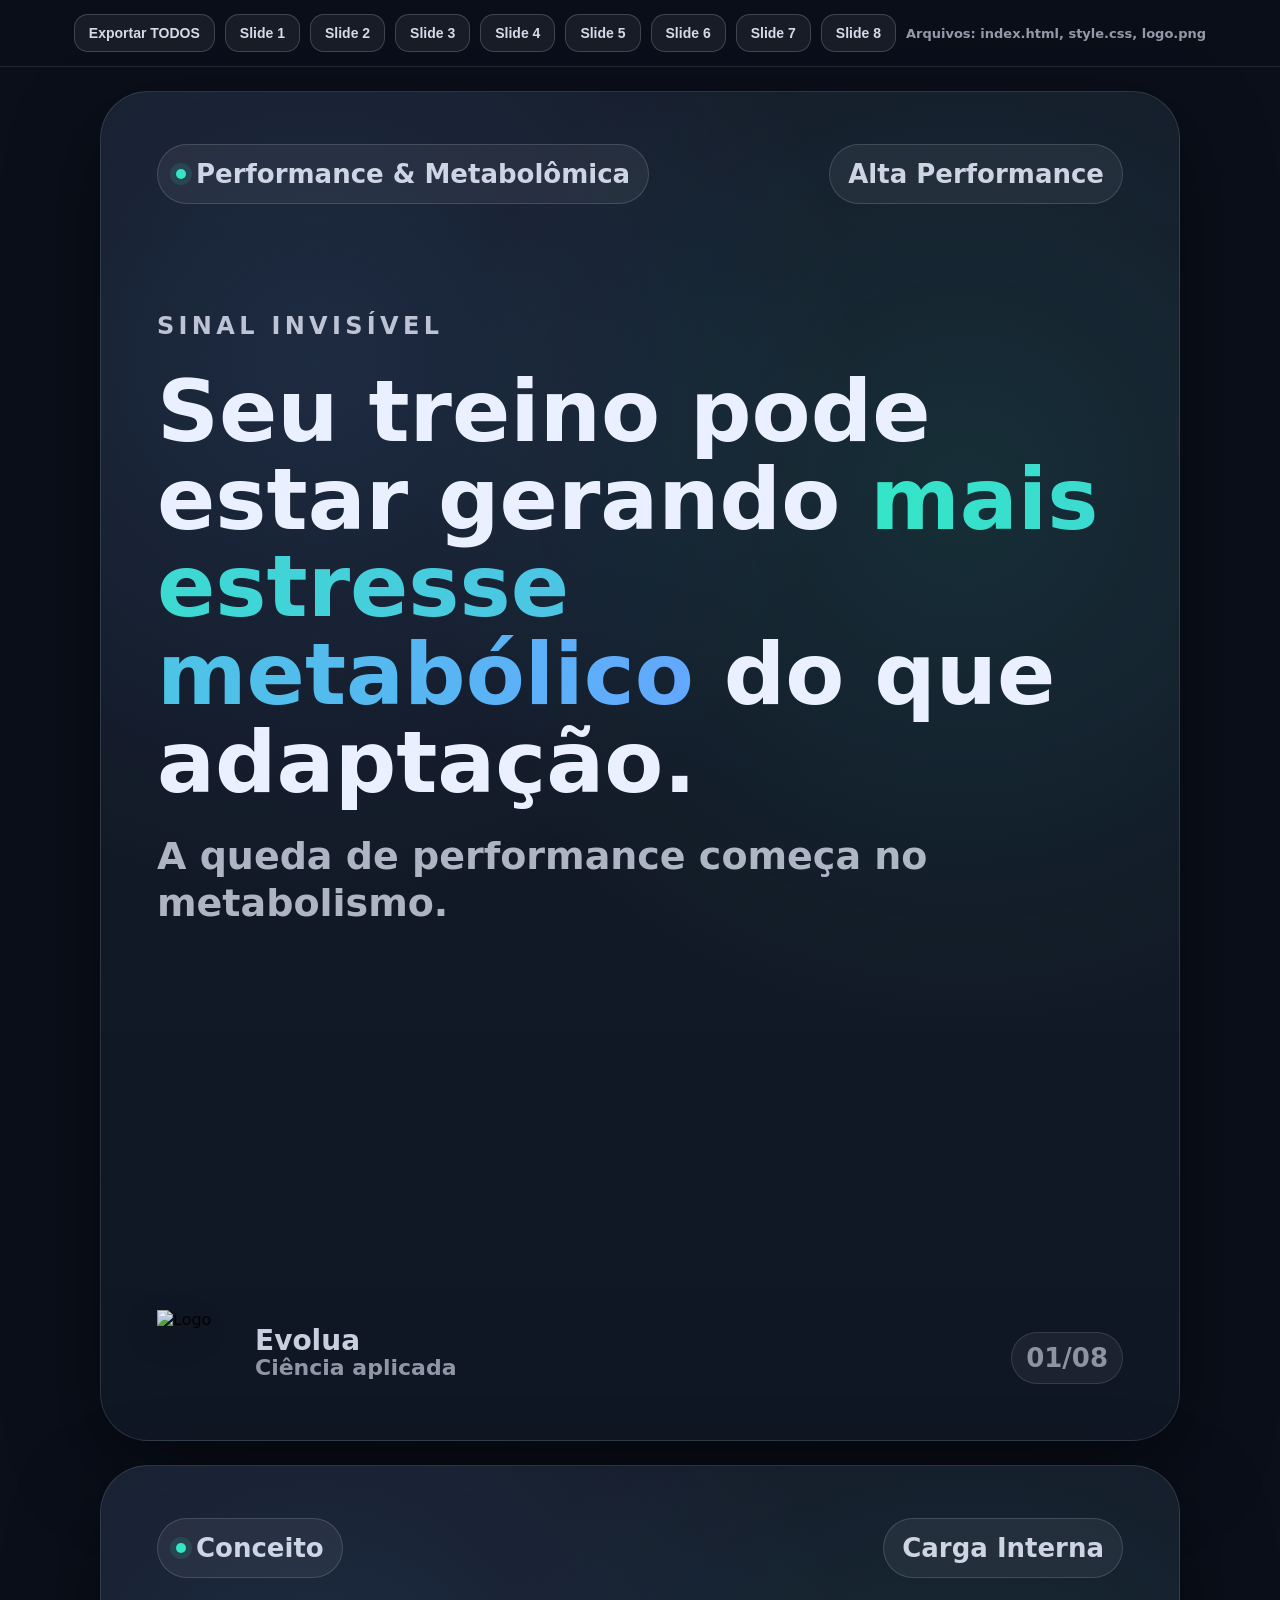
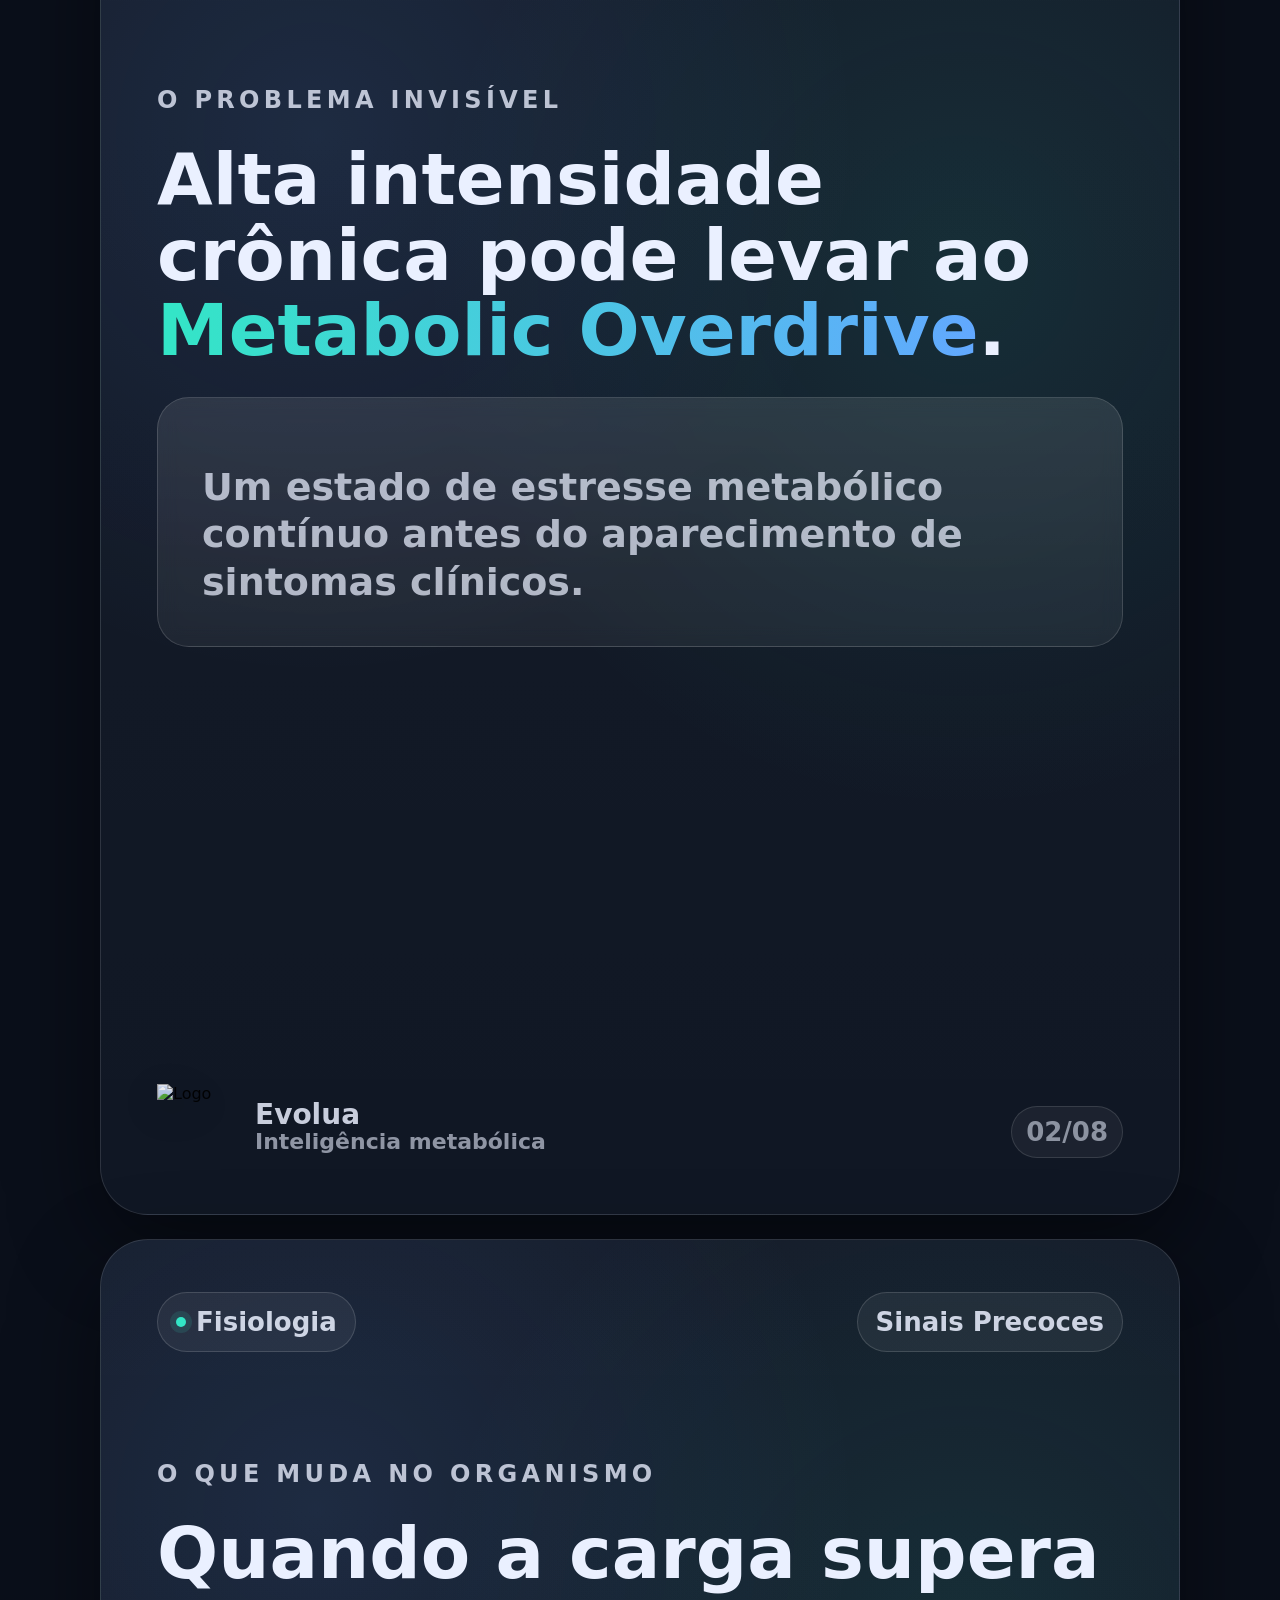
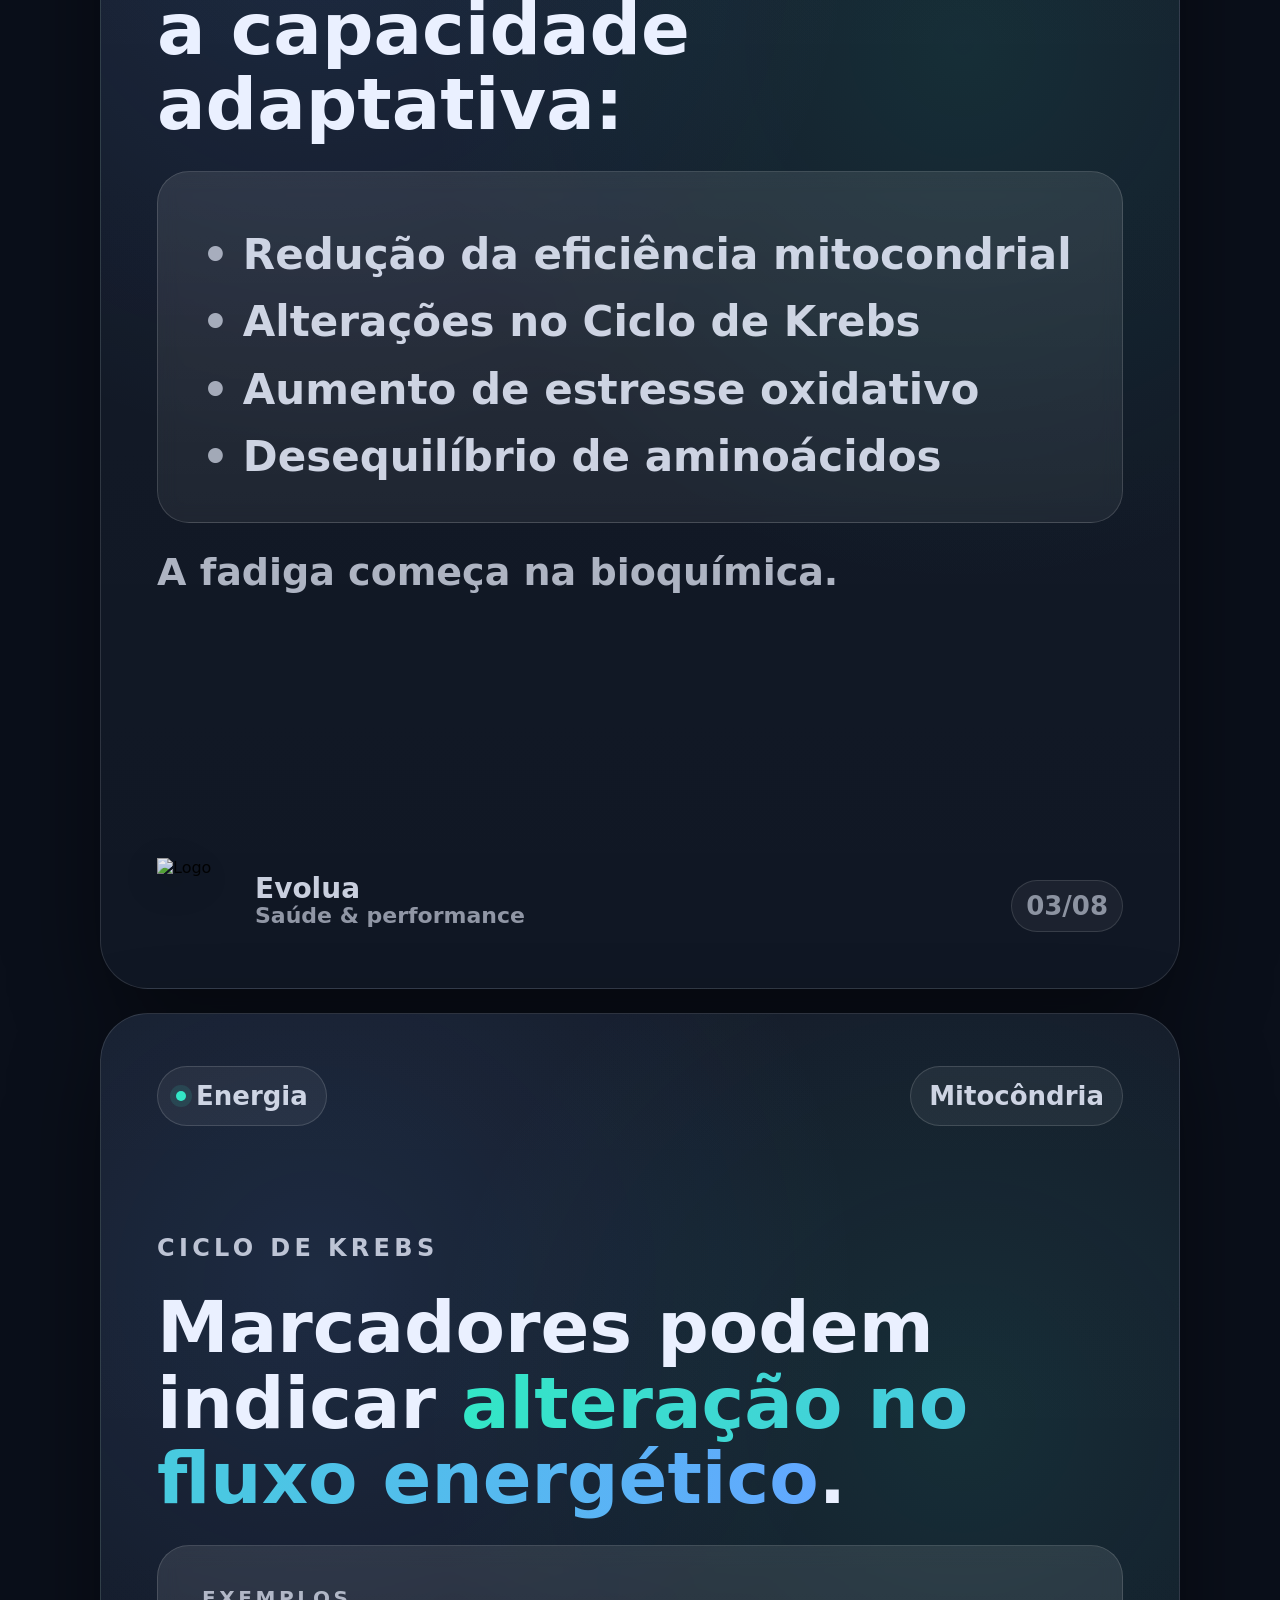
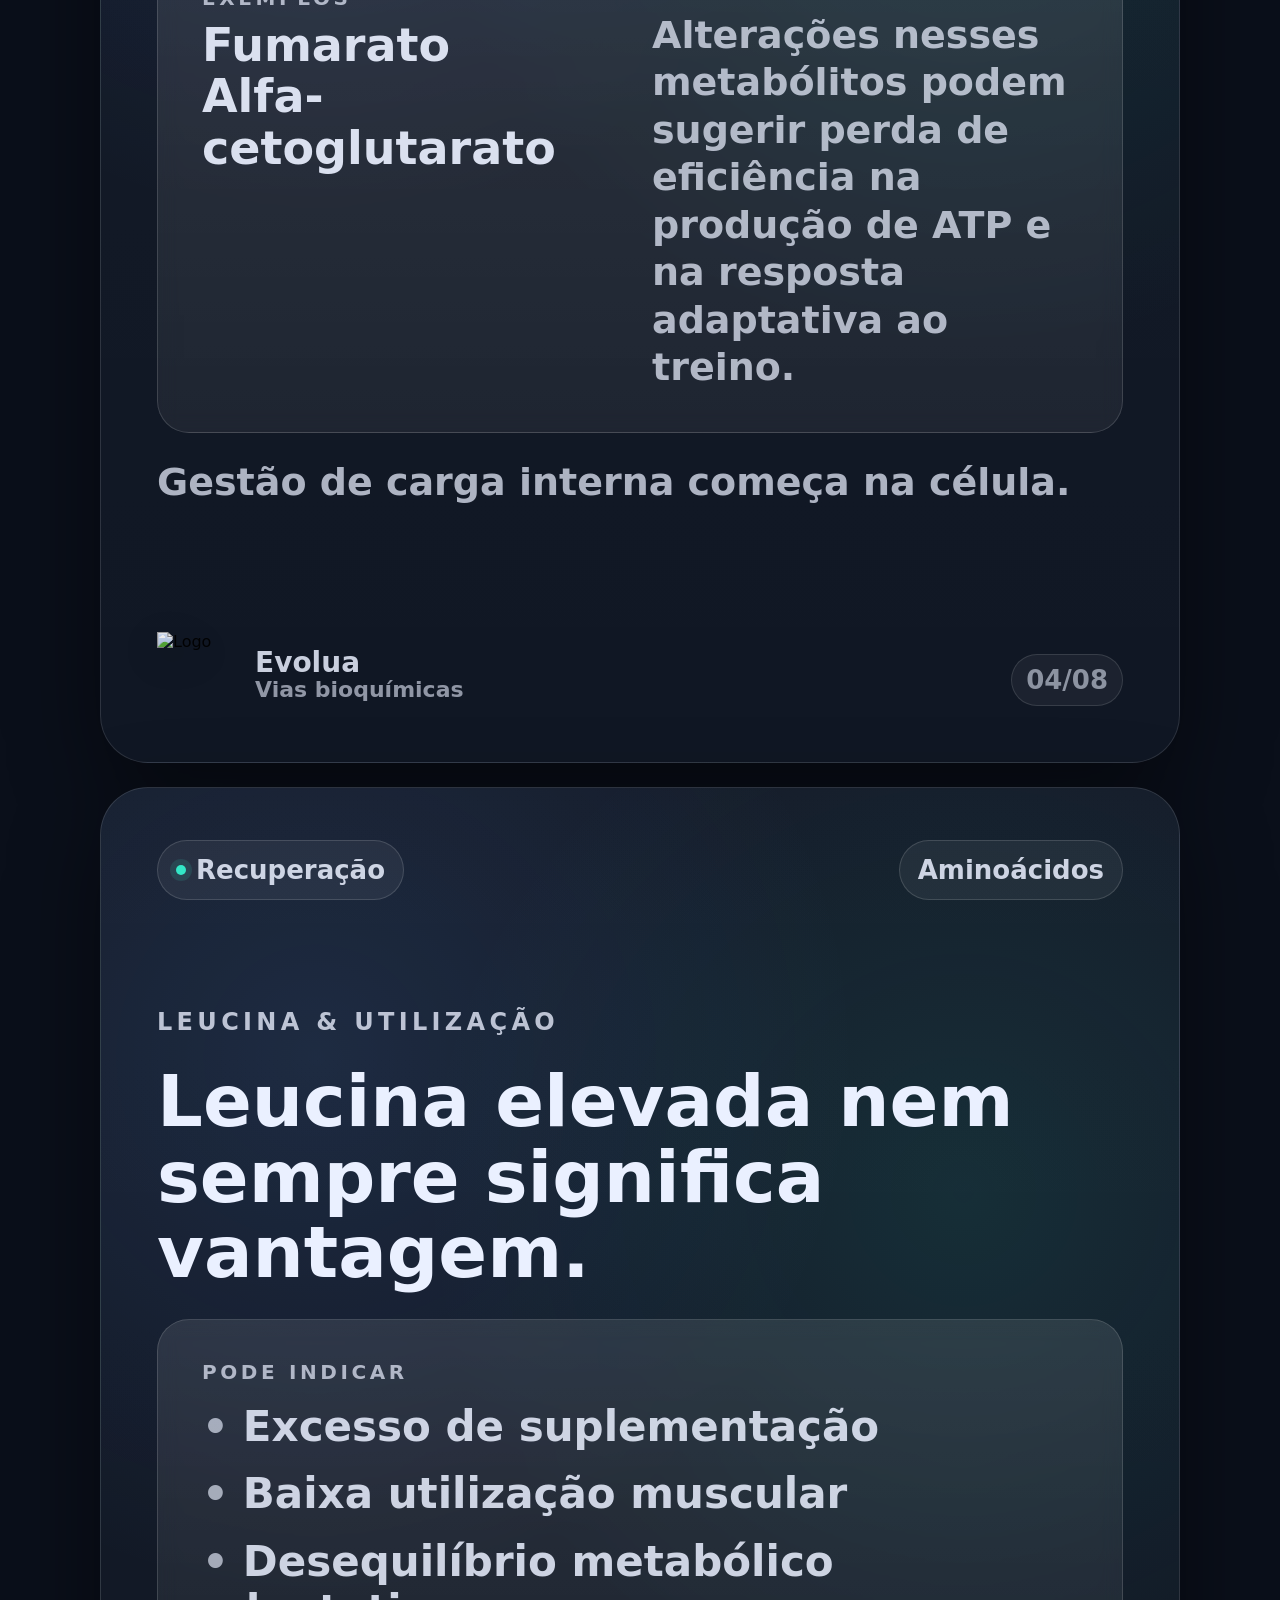
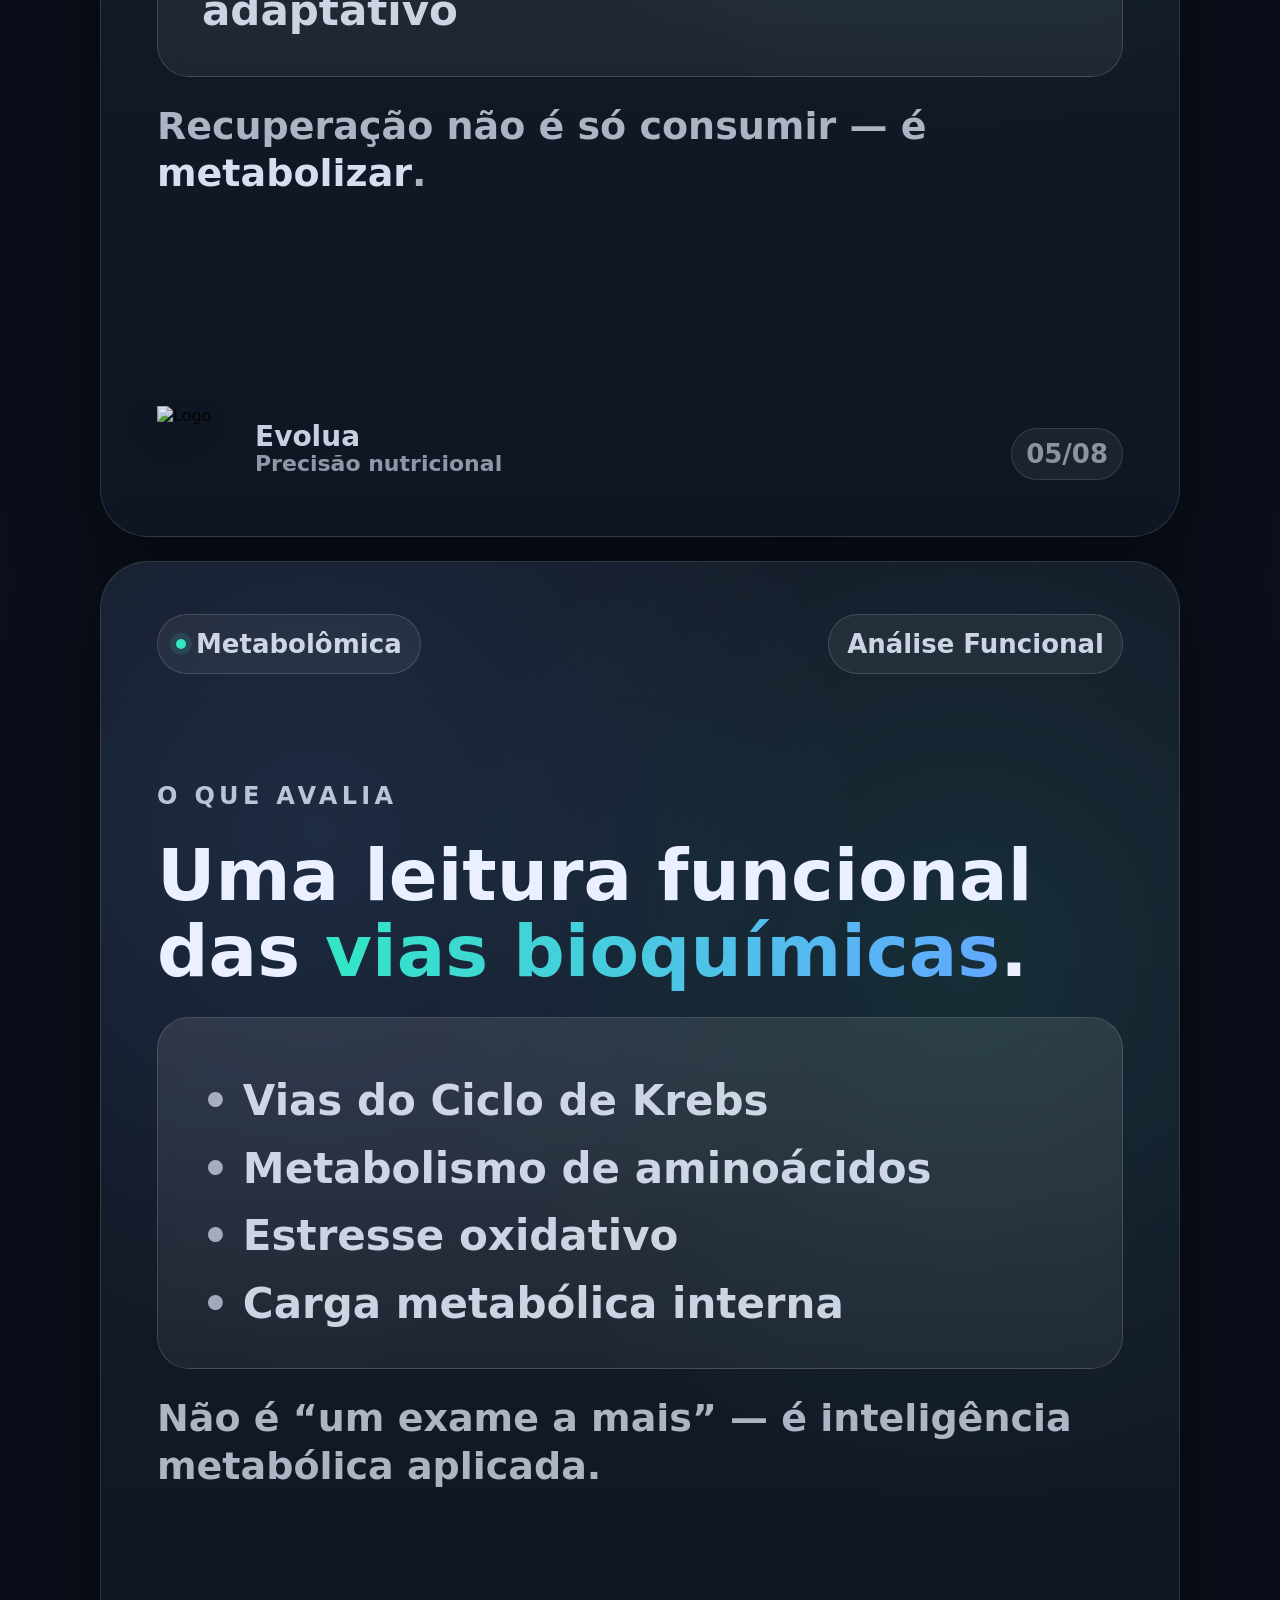
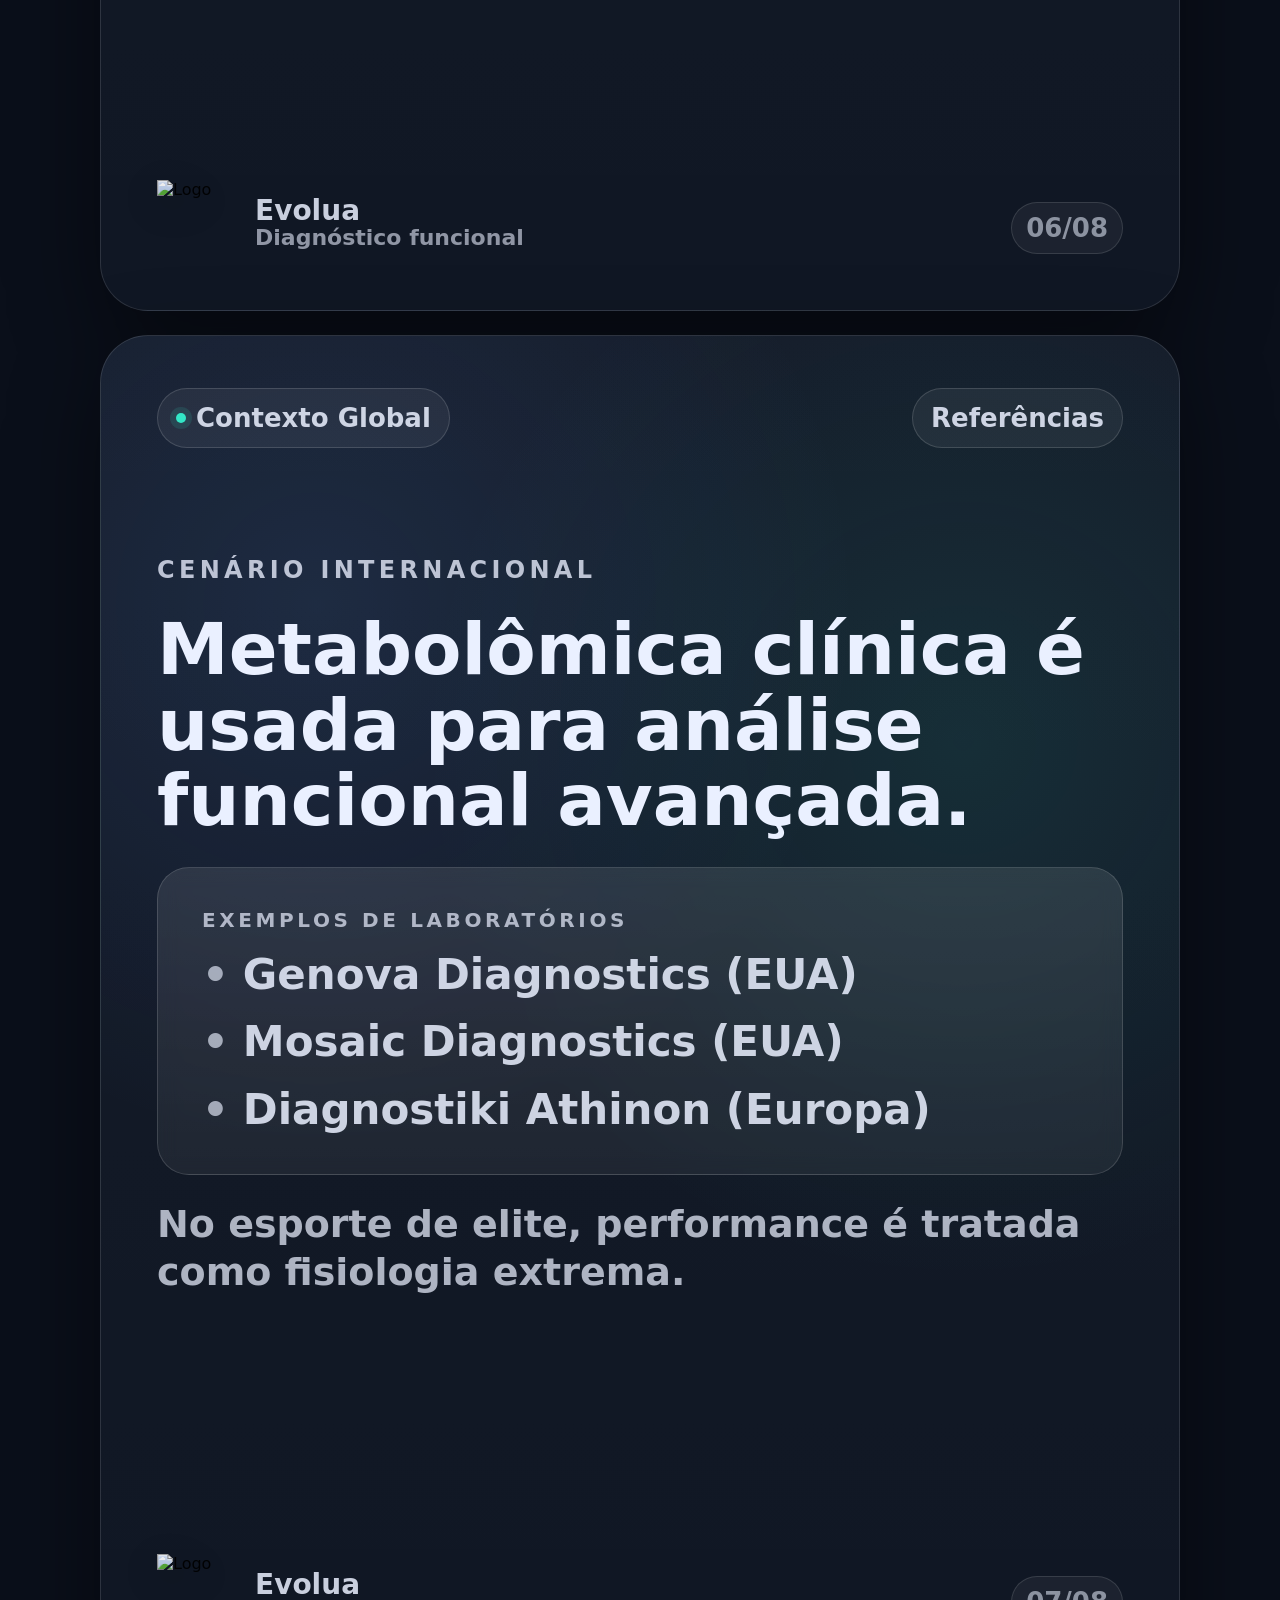
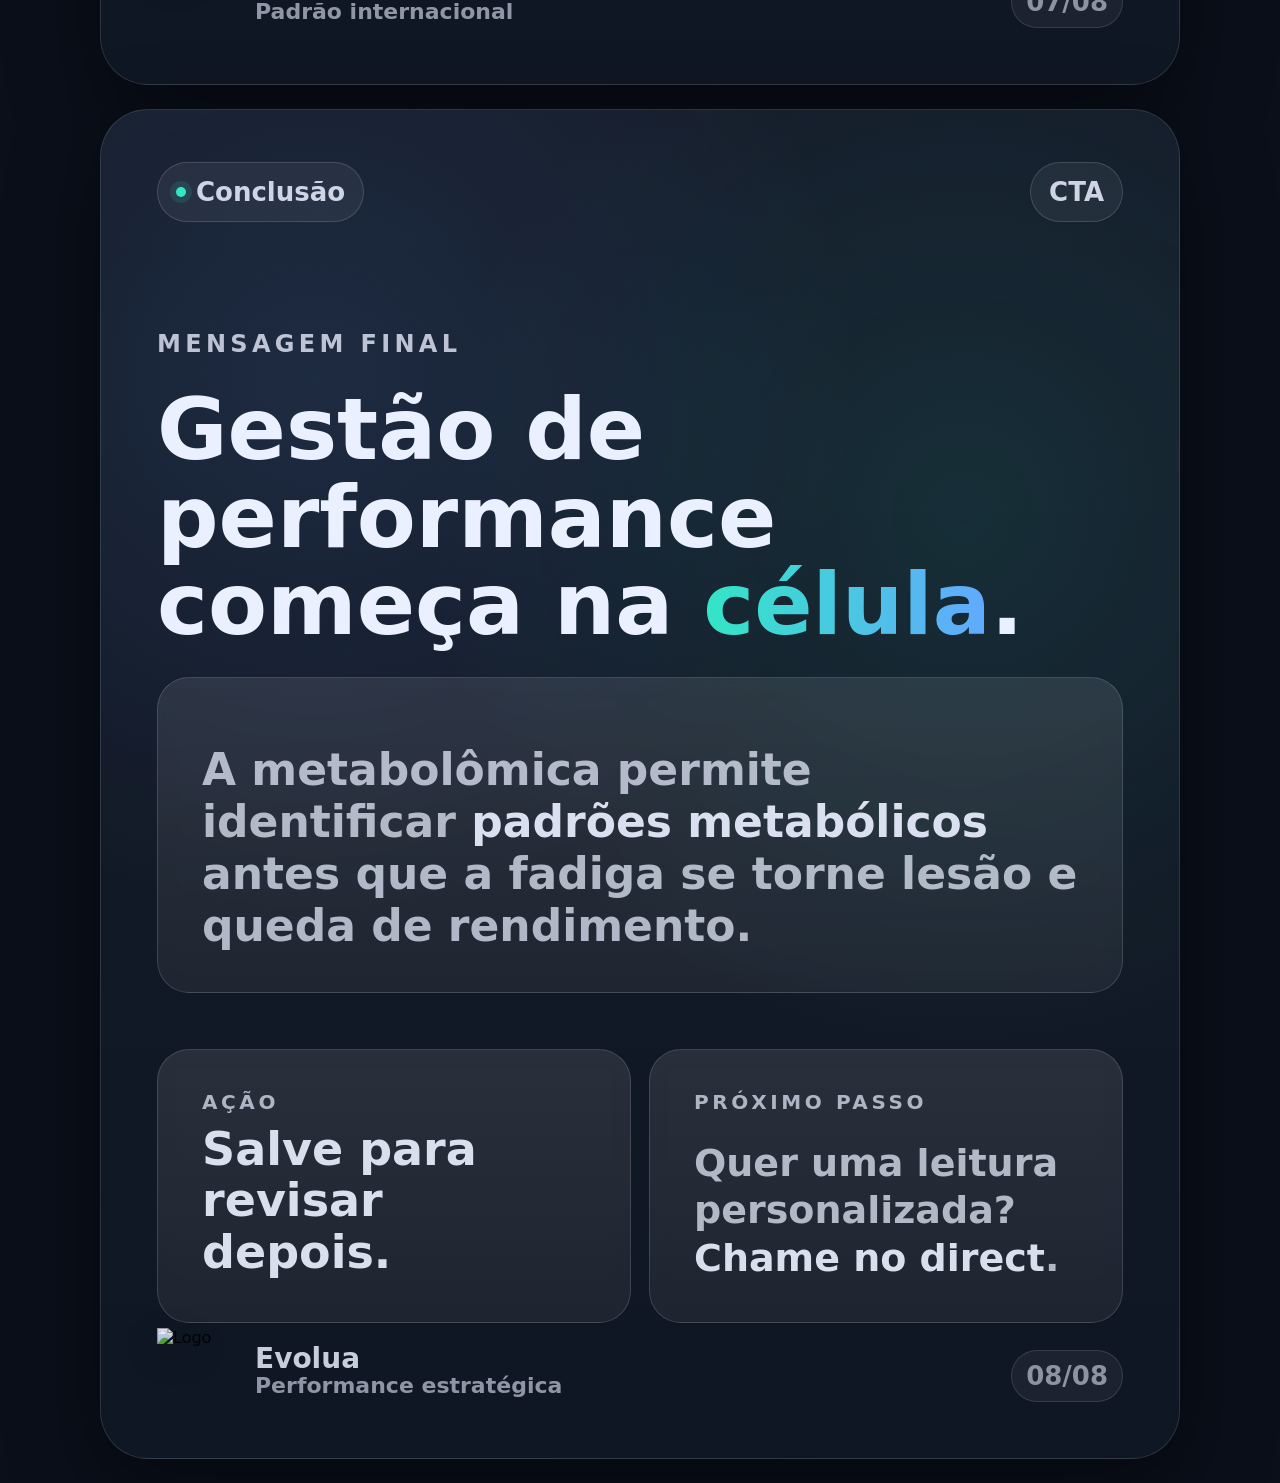
==== index.html @ 283e7be4 "Add files via upload" ====
<!DOCTYPE html>
<html lang="pt-br">
<head>
  <meta charset="UTF-8" />
  <meta name="viewport" content="width=device-width, initial-scale=1.0"/>
  <title>Carrossel Metabolômica | Evolua</title>

  <!-- CSS -->
  <link rel="stylesheet" href="./style.css">
</head>

<body>

  <header class="controls">
    <button class="btn" onclick="exportAll()">Exportar TODOS</button>
    <button class="btn" onclick="exportOne(1)">Slide 1</button>
    <button class="btn" onclick="exportOne(2)">Slide 2</button>
    <button class="btn" onclick="exportOne(3)">Slide 3</button>
    <button class="btn" onclick="exportOne(4)">Slide 4</button>
    <button class="btn" onclick="exportOne(5)">Slide 5</button>
    <button class="btn" onclick="exportOne(6)">Slide 6</button>
    <button class="btn" onclick="exportOne(7)">Slide 7</button>
    <button class="btn" onclick="exportOne(8)">Slide 8</button>
    <span class="note">Arquivos: <b>index.html</b>, <b>style.css</b>, <b>logo.png</b></span>
  </header>

  <main class="stage">

    <!-- SLIDE 1 -->
    <section id="slide-1" class="slide">
      <div class="topbar">
        <div class="chip"><span class="dot"></span> Performance & Metabolômica</div>
        <div class="chip">Alta Performance</div>
      </div>

      <div class="content">
        <div class="kicker">SINAL INVISÍVEL</div>
        <h1 class="h1">
          Seu treino pode estar gerando
          <span class="accent">mais estresse metabólico</span>
          do que adaptação.
        </h1>
        <p class="p">A queda de performance começa no metabolismo.</p>
      </div>

      <div class="brand">
        <img src="./logo.png" alt="Logo">
        <div>
          <div class="name">Evolua</div>
          <div class="sub">Ciência aplicada</div>
        </div>
      </div>
      <div class="slideNo">01/08</div>
    </section>

    <!-- SLIDE 2 -->
    <section id="slide-2" class="slide">
      <div class="topbar">
        <div class="chip"><span class="dot"></span> Conceito</div>
        <div class="chip">Carga Interna</div>
      </div>

      <div class="content">
        <div class="kicker">O PROBLEMA INVISÍVEL</div>
        <h2 class="h2">
          Alta intensidade crônica pode levar ao
          <span class="accent">Metabolic Overdrive</span>.
        </h2>
        <div class="glass">
          <p class="p">Um estado de estresse metabólico contínuo antes do aparecimento de sintomas clínicos.</p>
        </div>
      </div>

      <div class="brand">
        <img src="./logo.png" alt="Logo">
        <div>
          <div class="name">Evolua</div>
          <div class="sub">Inteligência metabólica</div>
        </div>
      </div>
      <div class="slideNo">02/08</div>
    </section>

    <!-- SLIDE 3 -->
    <section id="slide-3" class="slide">
      <div class="topbar">
        <div class="chip"><span class="dot"></span> Fisiologia</div>
        <div class="chip">Sinais Precoces</div>
      </div>

      <div class="content">
        <div class="kicker">O QUE MUDA NO ORGANISMO</div>
        <h2 class="h2">Quando a carga supera a capacidade adaptativa:</h2>
        <div class="glass">
          <ul class="list">
            <li>Redução da eficiência mitocondrial</li>
            <li>Alterações no Ciclo de Krebs</li>
            <li>Aumento de estresse oxidativo</li>
            <li>Desequilíbrio de aminoácidos</li>
          </ul>
        </div>
        <p class="p">A fadiga começa na bioquímica.</p>
      </div>

      <div class="brand">
        <img src="./logo.png" alt="Logo">
        <div>
          <div class="name">Evolua</div>
          <div class="sub">Saúde & performance</div>
        </div>
      </div>
      <div class="slideNo">03/08</div>
    </section>

    <!-- SLIDE 4 -->
    <section id="slide-4" class="slide">
      <div class="topbar">
        <div class="chip"><span class="dot"></span> Energia</div>
        <div class="chip">Mitocôndria</div>
      </div>

      <div class="content">
        <div class="kicker">CICLO DE KREBS</div>
        <h2 class="h2">Marcadores podem indicar <span class="accent">alteração no fluxo energético</span>.</h2>
        <div class="glass split">
          <div class="block">
            <div class="mini">EXEMPLOS</div>
            <div class="big">Fumarato<br>Alfa-cetoglutarato</div>
          </div>
          <div class="block">
            <p class="p">Alterações nesses metabólitos podem sugerir perda de eficiência na produção de ATP e na resposta adaptativa ao treino.</p>
          </div>
        </div>
        <p class="p">Gestão de carga interna começa na célula.</p>
      </div>

      <div class="brand">
        <img src="./logo.png" alt="Logo">
        <div>
          <div class="name">Evolua</div>
          <div class="sub">Vias bioquímicas</div>
        </div>
      </div>
      <div class="slideNo">04/08</div>
    </section>

    <!-- SLIDE 5 -->
    <section id="slide-5" class="slide">
      <div class="topbar">
        <div class="chip"><span class="dot"></span> Recuperação</div>
        <div class="chip">Aminoácidos</div>
      </div>

      <div class="content">
        <div class="kicker">LEUCINA & UTILIZAÇÃO</div>
        <h2 class="h2">Leucina elevada nem sempre significa vantagem.</h2>
        <div class="glass">
          <div class="mini">PODE INDICAR</div>
          <ul class="list">
            <li>Excesso de suplementação</li>
            <li>Baixa utilização muscular</li>
            <li>Desequilíbrio metabólico adaptativo</li>
          </ul>
        </div>
        <p class="p">Recuperação não é só consumir — é <b>metabolizar</b>.</p>
      </div>

      <div class="brand">
        <img src="./logo.png" alt="Logo">
        <div>
          <div class="name">Evolua</div>
          <div class="sub">Precisão nutricional</div>
        </div>
      </div>
      <div class="slideNo">05/08</div>
    </section>

    <!-- SLIDE 6 -->
    <section id="slide-6" class="slide">
      <div class="topbar">
        <div class="chip"><span class="dot"></span> Metabolômica</div>
        <div class="chip">Análise Funcional</div>
      </div>

      <div class="content">
        <div class="kicker">O QUE AVALIA</div>
        <h2 class="h2">Uma leitura funcional das <span class="accent">vias bioquímicas</span>.</h2>
        <div class="glass">
          <ul class="list">
            <li>Vias do Ciclo de Krebs</li>
            <li>Metabolismo de aminoácidos</li>
            <li>Estresse oxidativo</li>
            <li>Carga metabólica interna</li>
          </ul>
        </div>
        <p class="p">Não é “um exame a mais” — é inteligência metabólica aplicada.</p>
      </div>

      <div class="brand">
        <img src="./logo.png" alt="Logo">
        <div>
          <div class="name">Evolua</div>
          <div class="sub">Diagnóstico funcional</div>
        </div>
      </div>
      <div class="slideNo">06/08</div>
    </section>

    <!-- SLIDE 7 -->
    <section id="slide-7" class="slide">
      <div class="topbar">
        <div class="chip"><span class="dot"></span> Contexto Global</div>
        <div class="chip">Referências</div>
      </div>

      <div class="content">
        <div class="kicker">CENÁRIO INTERNACIONAL</div>
        <h2 class="h2">Metabolômica clínica é usada para análise funcional avançada.</h2>
        <div class="glass">
          <div class="mini">EXEMPLOS DE LABORATÓRIOS</div>
          <ul class="list">
            <li>Genova Diagnostics (EUA)</li>
            <li>Mosaic Diagnostics (EUA)</li>
            <li>Diagnostiki Athinon (Europa)</li>
          </ul>
        </div>
        <p class="p">No esporte de elite, performance é tratada como fisiologia extrema.</p>
      </div>

      <div class="brand">
        <img src="./logo.png" alt="Logo">
        <div>
          <div class="name">Evolua</div>
          <div class="sub">Padrão internacional</div>
        </div>
      </div>
      <div class="slideNo">07/08</div>
    </section>

    <!-- SLIDE 8 -->
    <section id="slide-8" class="slide">
      <div class="topbar">
        <div class="chip"><span class="dot"></span> Conclusão</div>
        <div class="chip">CTA</div>
      </div>

      <div class="content">
        <div class="kicker">MENSAGEM FINAL</div>
        <h1 class="h1">Gestão de performance começa na <span class="accent">célula</span>.</h1>

        <div class="glass">
          <p class="p bigp">
            A metabolômica permite identificar <b>padrões metabólicos</b>
            antes que a fadiga se torne lesão e queda de rendimento.
          </p>
        </div>

        <div class="ctaRow">
          <div class="glass ctaBox">
            <div class="mini">AÇÃO</div>
            <div class="big">Salve para revisar depois.</div>
          </div>
          <div class="glass ctaBox">
            <div class="mini">PRÓXIMO PASSO</div>
            <p class="p">Quer uma leitura personalizada? <b>Chame no direct</b>.</p>
          </div>
        </div>
      </div>

      <div class="brand">
        <img src="./logo.png" alt="Logo">
        <div>
          <div class="name">Evolua</div>
          <div class="sub">Performance estratégica</div>
        </div>
      </div>
      <div class="slideNo">08/08</div>
    </section>

  </main>

  <!-- html2canvas (precisa internet). Offline: baixar e trocar para ./html2canvas.min.js -->
  <script src="https://cdnjs.cloudflare.com/ajax/libs/html2canvas/1.4.1/html2canvas.min.js"></script>

  <script>
    const exportOptions = {
      scale: 2,
      useCORS: true,
      backgroundColor: null,
      width: 1080,
      height: 1350,
      windowWidth: 1080,
      windowHeight: 1350
    };

    async function exportOne(n){
      const el = document.getElementById(`slide-${n}`);
      if(!el) return;

      if (!window.html2canvas) {
        alert("html2canvas não carregou. Verifique internet ou use versão local.");
        return;
      }

      // 1) ATIVA MODO EXPORT (remove gradiente do .accent no PNG, evita faixa azul)
      document.documentElement.classList.add("is-exporting");

      // 2) BLINDA EXPORT contra escala responsiva do preview
      const prevTransform = el.style.transform;
      el.style.transform = "none";

      try{
        if (document.fonts && document.fonts.ready) await document.fonts.ready;

        const canvas = await html2canvas(el, exportOptions);

        const link = document.createElement('a');
        link.download = `carrossel_metabolomica_${String(n).padStart(2,'0')}.png`;
        link.href = canvas.toDataURL('image/png');
        link.click();
      } finally {
        // 3) RESTAURA tudo
        el.style.transform = prevTransform;
        document.documentElement.classList.remove("is-exporting");
      }
    }

    async function exportAll(){
      for(let n=1; n<=8; n++){
        await exportOne(n);
        await new Promise(r => setTimeout(r, 800));
      }
    }
  </script>

</body>
</html>
---- style.css ----
:root{
  --bg: #0b1220;
  --text: #eaf0ff;
  --muted: rgba(234,240,255,.72);
  --accent: #33e6c6;
  --accent2:#62a8ff;
  --stroke: rgba(255,255,255,.12);
}

*{ box-sizing: border-box; }

html,body{
  margin:0;
  padding:0;
  background:#0a0f1a;
  font-family: "Montserrat", system-ui, -apple-system, Segoe UI, Roboto, Arial, sans-serif;
}

.stage{
  display:flex;
  flex-wrap:wrap;
  justify-content:center;
  gap:24px;
  padding:24px;
}

.slide{
  width:1080px;
  height:1350px;
  position:relative;
  overflow:hidden;
  border-radius:48px;
  border:1px solid var(--stroke);
  box-shadow: 0 30px 90px rgba(0,0,0,.45);
  background:
    radial-gradient(900px 900px at 20% 20%, rgba(98,168,255,.12), transparent 60%),
    radial-gradient(900px 900px at 80% 30%, rgba(51,230,198,.10), transparent 60%),
    linear-gradient(180deg, rgba(255,255,255,.04), rgba(255,255,255,.02)),
    var(--bg);
}

.topbar{
  position:absolute;
  left:56px;
  right:56px;
  top:52px;
  display:flex;
  align-items:center;
  justify-content:space-between;
  gap:16px;
}

.content{
  position:absolute;
  left:56px;
  right:56px;
  top:220px;
}

.kicker{
  text-transform:uppercase;
  letter-spacing:.18em;
  font-weight:800;
  font-size:24px;
  color: rgba(234,240,255,.78);
  margin:0 0 28px 0;
}

.h1{
  margin:0;
  font-weight:900;
  font-size:86px;
  line-height:1.02;
  color: var(--text);
}

.h2{
  margin:0;
  font-weight:900;
  font-size:72px;
  line-height:1.05;
  color: var(--text);
}

.p{
  margin:26px 0 0 0;
  font-size:38px;
  line-height:1.25;
  font-weight:600;
  color: var(--muted);
}

.p b{ color: rgba(234,240,255,.92); }

.accent{
  background: linear-gradient(90deg, var(--accent), var(--accent2));
  -webkit-background-clip:text;
  background-clip:text;
  color: transparent;
}

.glass{
  margin-top:28px;
  padding:40px 44px;
  border-radius:32px;
  border:1px solid rgba(255,255,255,.14);
  background: linear-gradient(180deg, rgba(255,255,255,.10), rgba(255,255,255,.06));
  -webkit-backdrop-filter: blur(10px);
  backdrop-filter: blur(10px);
}

.list{
  margin:18px 0 0 0;
  padding:0;
  list-style:none;
  display:flex;
  flex-direction:column;
  gap:18px;
}
.list li{
  font-size:42px;
  line-height:1.18;
  font-weight:800;
  color: rgba(234,240,255,.86);
}
.list li::before{
  content:"•";
  color: rgba(234,240,255,.65);
  margin-right:14px;
}

.chip{
  display:inline-flex;
  align-items:center;
  gap:10px;
  padding:14px 18px;
  border-radius:999px;
  border:1px solid rgba(255,255,255,.14);
  background: rgba(255,255,255,.06);
  color: rgba(234,240,255,.86);
  font-weight:900;
  font-size:26px;
}

.dot{
  width:10px;
  height:10px;
  border-radius:999px;
  background:var(--accent);
  box-shadow: 0 0 0 6px rgba(51,230,198,.12);
}

.brand{
  position:absolute;
  left:56px;
  bottom:46px;
  display:flex;
  align-items:center;
  gap:14px;
  opacity:.92;
}
.brand img{
  width:84px;
  height:84px;
  object-fit:contain;
  filter: drop-shadow(0 10px 20px rgba(0,0,0,.35));
}
.brand .name{
  font-weight:900;
  font-size:28px;
  color: rgba(234,240,255,.92);
}
.brand .sub{
  font-weight:700;
  font-size:22px;
  color: rgba(234,240,255,.64);
  margin-top:-2px;
}

.slideNo{
  position:absolute;
  right:56px;
  bottom:56px;
  font-weight:900;
  font-size:26px;
  color: rgba(234,240,255,.55);
  border:1px solid rgba(255,255,255,.12);
  padding:10px 14px;
  border-radius:999px;
  background: rgba(255,255,255,.05);
}

.split{
  display:flex;
  gap:24px;
  align-items:flex-start;
}
.block{ flex:1; min-width:0; }

.mini{
  text-transform:uppercase;
  letter-spacing:.18em;
  font-weight:900;
  font-size:20px;
  color: rgba(234,240,255,.70);
  margin-bottom:10px;
}
.big{
  font-weight:900;
  font-size:46px;
  line-height:1.12;
  color: rgba(234,240,255,.92);
}

.bigp{ font-size:44px; line-height:1.18; }

.ctaRow{
  display:flex;
  gap:18px;
  margin-top:28px;
}
.ctaBox{ flex:1; }

.controls{
  position:sticky;
  top:0;
  z-index:50;
  background: rgba(10,15,26,.85);
  -webkit-backdrop-filter: blur(10px);
  backdrop-filter: blur(10px);
  border-bottom:1px solid rgba(255,255,255,.10);
  padding:14px 18px;
  display:flex;
  flex-wrap:wrap;
  gap:10px;
  justify-content:center;
  align-items:center;
}

.btn{
  border:1px solid rgba(255,255,255,.18);
  background: rgba(255,255,255,.06);
  color: rgba(234,240,255,.90);
  padding:10px 14px;
  border-radius:14px;
  font-weight:900;
  font-size:14px;
  cursor:pointer;
}
.btn:hover{ background: rgba(255,255,255,.10); }

.note{
  color: rgba(234,240,255,.62);
  font-weight:700;
  font-size:13px;
}

/* Preview em telas menores */
@media (max-width: 1140px){
  .slide{
    transform: scale(.32);
    transform-origin: top center;
    margin: -380px 0;
  }
}
/* =========================================
   RESPONSIVO (preview) sem afetar export
   ========================================= */

/* área de preview: centraliza e dá respiro */
.stage{
  /* mantém seu layout, mas garante que em telas pequenas não “explode” */
  width: 100%;
  max-width: 100%;
}

/* Wrapper automático: escala a .slide para caber na viewport */
@media (max-width: 1200px){
  .stage{
    padding: 18px;
    gap: 18px;
  }

  .slide{
    /* escala baseada na largura da tela (viewport) */
    transform: scale(calc((100vw - 48px) / 1080));
    transform-origin: top center;

    /* evita espaços gigantes e scroll estranho */
    margin: 0 auto;
  }
}

/* Em telas muito estreitas, melhora ainda mais */
@media (max-width: 700px){
  .slide{
    transform: scale(calc((100vw - 28px) / 1080));
  }
}
/* ===== Correção do html2canvas (remove faixa azul no export) ===== */
.is-exporting .accent{
  background: none !important;
  color: #33e6c6 !important;            /* cor sólida no export */
  -webkit-text-fill-color: #33e6c6 !important;
}
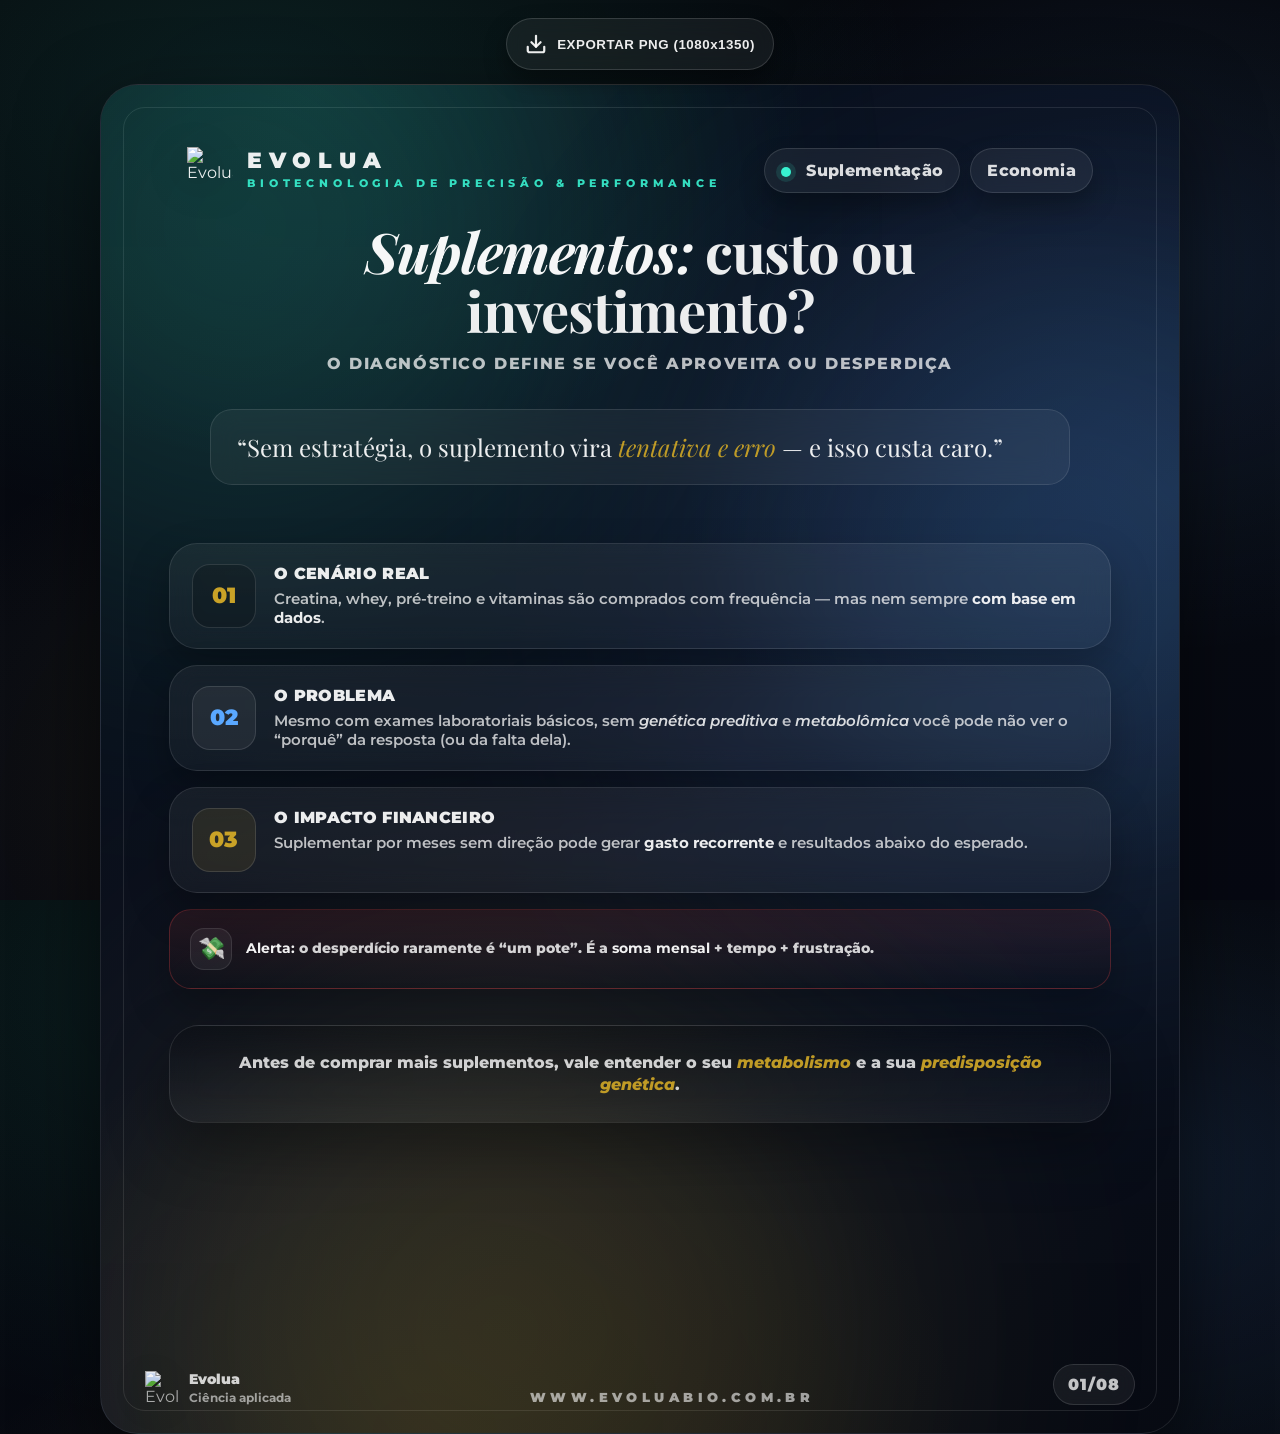
==== commit bce1d246: "Add files via upload" ====
--- a/index.html
+++ b/index.html
@@ -1,337 +1,522 @@
-<!DOCTYPE html>
+<!DOCTYPE html> 
 <html lang="pt-br">
 <head>
   <meta charset="UTF-8" />
   <meta name="viewport" content="width=device-width, initial-scale=1.0"/>
-  <title>Carrossel Metabolômica | Evolua</title>
-
-  <!-- CSS -->
-  <link rel="stylesheet" href="./style.css">
+  <title>Suplementos & Desperdício | Evolua Premium</title>
+
+  <!-- Fonts -->
+  <link rel="preconnect" href="https://fonts.googleapis.com">
+  <link rel="preconnect" href="https://fonts.gstatic.com" crossorigin>
+  <link href="https://fonts.googleapis.com/css2?family=Montserrat:wght@400;600;700;800;900&family=Playfair+Display:ital,wght@0,700;1,700&display=swap" rel="stylesheet">
+
+  <!-- html2canvas -->
+  <script src="https://cdnjs.cloudflare.com/ajax/libs/html2canvas/1.4.1/html2canvas.min.js"></script>
+
+  <style>
+    :root{
+      --bg:#070a12;
+      --navy:#0b1222;
+      --navy2:#0a0f1d;
+      --card: rgba(255,255,255,.06);
+      --card2: rgba(255,255,255,.08);
+      --stroke: rgba(255,255,255,.10);
+      --text: rgba(255,255,255,.92);
+      --muted: rgba(255,255,255,.72);
+      --muted2: rgba(255,255,255,.55);
+      --cyan:#38f2d0;
+      --cyan2:#5aa8ff;
+      --gold:#c9a227;
+      --shadow: 0 28px 80px rgba(0,0,0,.55);
+      --radius: 38px;
+      --radius2: 28px;
+    }
+
+    *{ box-sizing: border-box; }
+    html,body{ height:100%; }
+    body{
+      margin:0;
+      font-family: 'Montserrat', system-ui, -apple-system, Segoe UI, Roboto, Arial, sans-serif;
+      background: radial-gradient(1200px 800px at 20% 10%, rgba(56,242,208,.10), transparent 55%),
+                  radial-gradient(900px 700px at 90% 30%, rgba(90,168,255,.12), transparent 55%),
+                  radial-gradient(900px 700px at 30% 90%, rgba(201,162,39,.10), transparent 60%),
+                  linear-gradient(180deg, #05060b, #070a12 70%, #060812);
+      color: var(--text);
+      display:flex;
+      flex-direction:column;
+      align-items:center;
+      -webkit-font-smoothing: antialiased;
+      padding: 18px 12px 32px;
+      gap: 14px;
+    }
+
+    .toolbar{
+      width:min(1100px, 100%);
+      display:flex;
+      align-items:center;
+      justify-content:center;
+      position: sticky;
+      top: 12px;
+      z-index: 20;
+    }
+    .btn{
+      appearance:none;
+      border: 1px solid rgba(255,255,255,.14);
+      background: rgba(255,255,255,.06);
+      color: rgba(255,255,255,.92);
+      padding: 14px 18px;
+      border-radius: 999px;
+      font-weight: 900;
+      letter-spacing: .04em;
+      box-shadow: 0 10px 22px rgba(0,0,0,.35);
+      cursor:pointer;
+      display:flex;
+      align-items:center;
+      gap:10px;
+      transition: transform .15s ease, background .15s ease, border-color .15s ease;
+      backdrop-filter: blur(10px);
+      -webkit-backdrop-filter: blur(10px);
+    }
+    .btn:hover{
+      transform: translateY(-1px);
+      background: rgba(255,255,255,.08);
+      border-color: rgba(255,255,255,.22);
+    }
+    .btn:disabled{ opacity:.6; cursor:not-allowed; transform:none; }
+    .btn svg{ display:block; }
+
+    .preview{ width:min(1100px, 100%); display:flex; justify-content:center; }
+    .preview-inner{ transform-origin: top center; will-change: transform; }
+
+    #capture{
+      width:1080px; height:1350px;
+      border-radius: var(--radius);
+      overflow:hidden;
+      position:relative;
+      box-shadow: var(--shadow);
+      background:
+        radial-gradient(900px 700px at 20% 0%, rgba(56,242,208,.10), transparent 55%),
+        radial-gradient(900px 700px at 100% 30%, rgba(90,168,255,.12), transparent 55%),
+        radial-gradient(900px 700px at 30% 100%, rgba(201,162,39,.10), transparent 60%),
+        linear-gradient(135deg, #070a12, #0b1222 55%, #070a12);
+      border: 1px solid rgba(255,255,255,.10);
+    }
+
+    .frame{
+      position:absolute;
+      inset: 22px;
+      border-radius: calc(var(--radius) - 16px);
+      border: 1px solid rgba(255,255,255,.10);
+      pointer-events:none;
+    }
+
+    .header{
+      padding: 62px 86px 28px;
+      display:flex;
+      flex-direction:column;
+      gap: 18px;
+      position:relative;
+      z-index:2;
+    }
+
+    .brandline{
+      display:flex;
+      align-items:flex-end;
+      justify-content:space-between;
+      gap: 20px;
+    }
+
+    .brandmark{ display:flex; align-items:center; gap: 14px; }
+    .logo{
+      width: 46px; height: 46px;
+      object-fit: contain;
+      filter: drop-shadow(0 10px 18px rgba(0,0,0,.35));
+    }
+    .brandtext{ display:flex; flex-direction:column; gap: 4px; }
+    .brandname{
+      font-weight: 900;
+      letter-spacing: .32em;
+      text-transform: uppercase;
+      font-size: 22px;
+      line-height: 1;
+    }
+    .tagline{
+      font-size: 11px;
+      letter-spacing: .44em;
+      text-transform: uppercase;
+      color: rgba(56,242,208,.9);
+      font-weight: 800;
+    }
+
+    .pillrow{
+      display:flex; align-items:center; justify-content:flex-end;
+      gap: 10px; flex-wrap:wrap;
+    }
+    .pill{
+      padding: 12px 16px;
+      border-radius: 999px;
+      border: 1px solid rgba(255,255,255,.12);
+      background: rgba(255,255,255,.06);
+      color: rgba(255,255,255,.85);
+      font-weight: 800;
+      letter-spacing: .02em;
+      backdrop-filter: blur(12px);
+      -webkit-backdrop-filter: blur(12px);
+      box-shadow: 0 14px 26px rgba(0,0,0,.26);
+    }
+    .pill .dot{
+      width:10px;height:10px;border-radius:50%;
+      display:inline-block;
+      margin-right:10px;
+      background: var(--cyan);
+      box-shadow: 0 0 0 5px rgba(56,242,208,.12);
+      vertical-align: -1px;
+    }
+
+    .title{ margin-top: 10px; text-align:center; padding: 0 30px; }
+    .h1{
+      font-family: 'Playfair Display', serif;
+      font-size: 56px;
+      line-height: 1.06;
+      margin: 0;
+      letter-spacing: -.02em;
+    }
+    .h1 em{ font-style: italic; color: rgba(255,255,255,.96); }
+    .subline{
+      margin-top: 14px;
+      font-size: 16px;
+      color: var(--muted);
+      letter-spacing: .10em;
+      text-transform: uppercase;
+      font-weight: 800;
+    }
+
+    .quote{
+      margin: 18px auto 0;
+      width: min(860px, 100%);
+      padding: 22px 26px;
+      border-radius: 22px;
+      border: 1px solid rgba(255,255,255,.10);
+      background: rgba(255,255,255,.05);
+      backdrop-filter: blur(14px);
+      -webkit-backdrop-filter: blur(14px);
+    }
+    .quote p{
+      margin:0;
+      font-family: 'Playfair Display', serif;
+      font-size: 24px;
+      line-height: 1.25;
+      color: rgba(255,255,255,.92);
+    }
+    .quote p span{
+      color: rgba(201,162,39,.95);
+      font-style: italic;
+    }
+
+    .body{
+      padding: 30px 68px 26px;
+      display:flex;
+      flex-direction:column;
+      gap: 16px;
+      position:relative;
+      z-index:2;
+    }
+
+    .card{
+      display:flex;
+      gap: 18px;
+      align-items:flex-start;
+      padding: 20px 22px;
+      border-radius: var(--radius2);
+      border: 1px solid rgba(255,255,255,.10);
+      background: linear-gradient(180deg, rgba(255,255,255,.06), rgba(255,255,255,.04));
+      backdrop-filter: blur(14px);
+      -webkit-backdrop-filter: blur(14px);
+      box-shadow: 0 18px 40px rgba(0,0,0,.28);
+    }
+
+    .num{
+      width: 64px; height: 64px;
+      border-radius: 18px;
+      display:flex; align-items:center; justify-content:center;
+      font-weight: 900;
+      font-size: 22px;
+      letter-spacing:.02em;
+      flex: 0 0 64px;
+      border: 1px solid rgba(255,255,255,.12);
+      background: rgba(0,0,0,.18);
+    }
+    .num.n1{ color: var(--gold); }
+    .num.n2{ color: var(--cyan2); background: rgba(255,255,255,.06); }
+    .num.n3{ color: var(--gold); background: rgba(201,162,39,.10); }
+
+    .card h3{
+      margin: 0;
+      font-size: 16px;
+      font-weight: 900;
+      letter-spacing: .02em;
+      text-transform: uppercase;
+      color: rgba(255,255,255,.92);
+    }
+    .card p{
+      margin: 6px 0 0;
+      font-size: 15px;
+      line-height: 1.28;
+      color: rgba(255,255,255,.72);
+      font-weight: 600;
+    }
+    .card p i{ font-style: italic; color: rgba(255,255,255,.84); }
+    .card p b{ color: rgba(255,255,255,.92); }
+
+    .alert{
+      display:flex; gap: 14px; align-items:center;
+      padding: 18px 20px;
+      border-radius: 22px;
+      border: 1px solid rgba(255, 74, 74, .25);
+      background: linear-gradient(180deg, rgba(255,74,74,.10), rgba(0,0,0,.12));
+      box-shadow: 0 18px 40px rgba(0,0,0,.25);
+    }
+    .alert .emoji{
+      width: 42px;height:42px;border-radius: 14px;
+      display:flex;align-items:center;justify-content:center;
+      background: rgba(255,255,255,.06);
+      border: 1px solid rgba(255,255,255,.10);
+      font-size: 22px;
+    }
+    .alert p{
+      margin:0;
+      font-size: 14px;
+      color: rgba(255,255,255,.82);
+      font-weight: 800;
+      line-height: 1.25;
+    }
+    .alert p b{ color: rgba(255,255,255,.95); }
+
+    .rationale{
+      margin: 10px 68px 0;
+      padding: 26px 30px;
+      border-radius: 30px;
+      border: 1px solid rgba(255,255,255,.10);
+      background: linear-gradient(180deg, rgba(0,0,0,.18), rgba(255,255,255,.04));
+      backdrop-filter: blur(14px);
+      -webkit-backdrop-filter: blur(14px);
+      text-align:center;
+      box-shadow: 0 24px 60px rgba(0,0,0,.35);
+      position:relative;
+      z-index:2;
+    }
+    .rationale p{
+      margin:0;
+      font-size: 16px;
+      line-height: 1.38;
+      color: rgba(255,255,255,.80);
+      font-weight: 800;
+    }
+    .rationale p span{ color: rgba(201,162,39,.95); font-style: italic; }
+
+    .footer{
+      position:absolute;
+      bottom: 28px;
+      left: 44px; right: 44px;
+      display:flex;
+      align-items:flex-end;
+      justify-content:space-between;
+      gap: 16px;
+      z-index:2;
+      color: rgba(255,255,255,.65);
+    }
+    .site{
+      font-weight: 900;
+      letter-spacing: .34em;
+      text-transform: uppercase;
+      font-size: 13px;
+      opacity:.9;
+    }
+    .miniBrand{ display:flex; align-items:center; gap: 10px; opacity:.95; }
+    .miniBrand .miniTitle{
+      font-weight: 900; font-size: 14px;
+      color: rgba(255,255,255,.85);
+      margin-bottom: 2px;
+    }
+    .miniBrand .miniSub{
+      font-weight: 700; font-size: 12px;
+      color: rgba(255,255,255,.60);
+    }
+
+    .badge{
+      padding: 10px 14px;
+      border-radius: 999px;
+      border: 1px solid rgba(255,255,255,.12);
+      background: rgba(255,255,255,.06);
+      font-weight: 900;
+      letter-spacing: .06em;
+      color: rgba(255,255,255,.75);
+      backdrop-filter: blur(12px);
+      -webkit-backdrop-filter: blur(12px);
+    }
+
+    .blob{
+      position:absolute;
+      width: 720px; height: 720px;
+      border-radius: 50%;
+      filter: blur(140px);
+      opacity: .18;
+      pointer-events:none;
+      z-index:1;
+    }
+    .b1{ top:-220px; left:-220px; background: rgba(56,242,208,.9); }
+    .b2{ top: 120px; right:-260px; background: rgba(90,168,255,.9); }
+    .b3{ bottom:-260px; left: 40px; background: rgba(201,162,39,.9); }
+
+    .is-exporting *{ animation: none !important; transition: none !important; }
+
+    @media (max-width: 1200px){
+      .preview-inner{ transform: scale(calc((100vw - 40px) / 1080)); }
+    }
+    @media (max-width: 680px){
+      .preview-inner{ transform: scale(calc((100vw - 18px) / 1080)); }
+      .toolbar{ top: 8px; }
+    }
+  </style>
 </head>
 
 <body>
-
-  <header class="controls">
-    <button class="btn" onclick="exportAll()">Exportar TODOS</button>
-    <button class="btn" onclick="exportOne(1)">Slide 1</button>
-    <button class="btn" onclick="exportOne(2)">Slide 2</button>
-    <button class="btn" onclick="exportOne(3)">Slide 3</button>
-    <button class="btn" onclick="exportOne(4)">Slide 4</button>
-    <button class="btn" onclick="exportOne(5)">Slide 5</button>
-    <button class="btn" onclick="exportOne(6)">Slide 6</button>
-    <button class="btn" onclick="exportOne(7)">Slide 7</button>
-    <button class="btn" onclick="exportOne(8)">Slide 8</button>
-    <span class="note">Arquivos: <b>index.html</b>, <b>style.css</b>, <b>logo.png</b></span>
-  </header>
-
-  <main class="stage">
-
-    <!-- SLIDE 1 -->
-    <section id="slide-1" class="slide">
-      <div class="topbar">
-        <div class="chip"><span class="dot"></span> Performance & Metabolômica</div>
-        <div class="chip">Alta Performance</div>
+  <div class="toolbar">
+    <button id="btnPng" class="btn" type="button">
+      <svg xmlns="http://www.w3.org/2000/svg" width="22" height="22" viewBox="0 0 24 24" fill="none" stroke="currentColor" stroke-width="2.4" stroke-linecap="round" stroke-linejoin="round">
+        <path d="M21 15v4a2 2 0 0 1-2 2H5a2 2 0 0 1-2-2v-4"></path>
+        <polyline points="7 10 12 15 17 10"></polyline>
+        <line x1="12" y1="15" x2="12" y2="3"></line>
+      </svg>
+      EXPORTAR PNG (1080x1350)
+    </button>
+  </div>
+
+  <div class="preview">
+    <div class="preview-inner">
+      <div id="capture">
+
+        <div class="blob b1"></div>
+        <div class="blob b2"></div>
+        <div class="blob b3"></div>
+
+        <div class="frame"></div>
+
+        <section class="header">
+          <div class="brandline">
+            <div class="brandmark">
+              <img class="logo" src="./logo.png" alt="Evolua" crossorigin="anonymous">
+              <div class="brandtext">
+                <div class="brandname">EVOLUA</div>
+                <div class="tagline">Biotecnologia de Precisão & Performance</div>
+              </div>
+            </div>
+
+            <div class="pillrow">
+              <div class="pill"><span class="dot"></span> Suplementação</div>
+              <div class="pill">Economia</div>
+            </div>
+          </div>
+
+          <div class="title">
+            <h1 class="h1"><em>Suplementos:</em> custo ou investimento?</h1>
+            <div class="subline">O diagnóstico define se você aproveita ou desperdiça</div>
+          </div>
+
+          <div class="quote">
+            <p>“Sem estratégia, o suplemento vira <span>tentativa e erro</span> — e isso custa caro.”</p>
+          </div>
+        </section>
+
+        <section class="body">
+          <div class="card">
+            <div class="num n1">01</div>
+            <div>
+              <h3>O cenário real</h3>
+              <p>Creatina, whey, pré-treino e vitaminas são comprados com frequência — mas nem sempre <b>com base em dados</b>.</p>
+            </div>
+          </div>
+
+          <div class="card">
+            <div class="num n2">02</div>
+            <div>
+              <h3>O problema</h3>
+              <p>Mesmo com exames laboratoriais básicos, sem <i>genética preditiva</i> e <i>metabolômica</i> você pode não ver o “porquê” da resposta (ou da falta dela).</p>
+            </div>
+          </div>
+
+          <div class="card">
+            <div class="num n3">03</div>
+            <div>
+              <h3>O impacto financeiro</h3>
+              <p>Suplementar por meses sem direção pode gerar <b>gasto recorrente</b> e resultados abaixo do esperado.</p>
+            </div>
+          </div>
+
+          <div class="alert">
+            <div class="emoji">💸</div>
+            <p><b>Alerta:</b> o desperdício raramente é “um pote”. É a <b>soma mensal</b> + tempo + frustração.</p>
+          </div>
+        </section>
+
+        <div class="rationale">
+          <p>Antes de comprar mais suplementos, vale entender o seu <span>metabolismo</span> e a sua <span>predisposição genética</span>.</p>
+        </div>
+
+        <div class="footer">
+          <div class="miniBrand">
+            <img class="logo" src="./logo.png" alt="Evolua" crossorigin="anonymous" style="width:34px;height:34px;">
+            <div>
+              <div class="miniTitle">Evolua</div>
+              <div class="miniSub">Ciência aplicada</div>
+            </div>
+          </div>
+
+          <div class="site">WWW.EVOLUABIO.COM.BR</div>
+          <div class="badge">01/08</div>
+        </div>
+
       </div>
-
-      <div class="content">
-        <div class="kicker">SINAL INVISÍVEL</div>
-        <h1 class="h1">
-          Seu treino pode estar gerando
-          <span class="accent">mais estresse metabólico</span>
-          do que adaptação.
-        </h1>
-        <p class="p">A queda de performance começa no metabolismo.</p>
-      </div>
-
-      <div class="brand">
-        <img src="./logo.png" alt="Logo">
-        <div>
-          <div class="name">Evolua</div>
-          <div class="sub">Ciência aplicada</div>
-        </div>
-      </div>
-      <div class="slideNo">01/08</div>
-    </section>
-
-    <!-- SLIDE 2 -->
-    <section id="slide-2" class="slide">
-      <div class="topbar">
-        <div class="chip"><span class="dot"></span> Conceito</div>
-        <div class="chip">Carga Interna</div>
-      </div>
-
-      <div class="content">
-        <div class="kicker">O PROBLEMA INVISÍVEL</div>
-        <h2 class="h2">
-          Alta intensidade crônica pode levar ao
-          <span class="accent">Metabolic Overdrive</span>.
-        </h2>
-        <div class="glass">
-          <p class="p">Um estado de estresse metabólico contínuo antes do aparecimento de sintomas clínicos.</p>
-        </div>
-      </div>
-
-      <div class="brand">
-        <img src="./logo.png" alt="Logo">
-        <div>
-          <div class="name">Evolua</div>
-          <div class="sub">Inteligência metabólica</div>
-        </div>
-      </div>
-      <div class="slideNo">02/08</div>
-    </section>
-
-    <!-- SLIDE 3 -->
-    <section id="slide-3" class="slide">
-      <div class="topbar">
-        <div class="chip"><span class="dot"></span> Fisiologia</div>
-        <div class="chip">Sinais Precoces</div>
-      </div>
-
-      <div class="content">
-        <div class="kicker">O QUE MUDA NO ORGANISMO</div>
-        <h2 class="h2">Quando a carga supera a capacidade adaptativa:</h2>
-        <div class="glass">
-          <ul class="list">
-            <li>Redução da eficiência mitocondrial</li>
-            <li>Alterações no Ciclo de Krebs</li>
-            <li>Aumento de estresse oxidativo</li>
-            <li>Desequilíbrio de aminoácidos</li>
-          </ul>
-        </div>
-        <p class="p">A fadiga começa na bioquímica.</p>
-      </div>
-
-      <div class="brand">
-        <img src="./logo.png" alt="Logo">
-        <div>
-          <div class="name">Evolua</div>
-          <div class="sub">Saúde & performance</div>
-        </div>
-      </div>
-      <div class="slideNo">03/08</div>
-    </section>
-
-    <!-- SLIDE 4 -->
-    <section id="slide-4" class="slide">
-      <div class="topbar">
-        <div class="chip"><span class="dot"></span> Energia</div>
-        <div class="chip">Mitocôndria</div>
-      </div>
-
-      <div class="content">
-        <div class="kicker">CICLO DE KREBS</div>
-        <h2 class="h2">Marcadores podem indicar <span class="accent">alteração no fluxo energético</span>.</h2>
-        <div class="glass split">
-          <div class="block">
-            <div class="mini">EXEMPLOS</div>
-            <div class="big">Fumarato<br>Alfa-cetoglutarato</div>
-          </div>
-          <div class="block">
-            <p class="p">Alterações nesses metabólitos podem sugerir perda de eficiência na produção de ATP e na resposta adaptativa ao treino.</p>
-          </div>
-        </div>
-        <p class="p">Gestão de carga interna começa na célula.</p>
-      </div>
-
-      <div class="brand">
-        <img src="./logo.png" alt="Logo">
-        <div>
-          <div class="name">Evolua</div>
-          <div class="sub">Vias bioquímicas</div>
-        </div>
-      </div>
-      <div class="slideNo">04/08</div>
-    </section>
-
-    <!-- SLIDE 5 -->
-    <section id="slide-5" class="slide">
-      <div class="topbar">
-        <div class="chip"><span class="dot"></span> Recuperação</div>
-        <div class="chip">Aminoácidos</div>
-      </div>
-
-      <div class="content">
-        <div class="kicker">LEUCINA & UTILIZAÇÃO</div>
-        <h2 class="h2">Leucina elevada nem sempre significa vantagem.</h2>
-        <div class="glass">
-          <div class="mini">PODE INDICAR</div>
-          <ul class="list">
-            <li>Excesso de suplementação</li>
-            <li>Baixa utilização muscular</li>
-            <li>Desequilíbrio metabólico adaptativo</li>
-          </ul>
-        </div>
-        <p class="p">Recuperação não é só consumir — é <b>metabolizar</b>.</p>
-      </div>
-
-      <div class="brand">
-        <img src="./logo.png" alt="Logo">
-        <div>
-          <div class="name">Evolua</div>
-          <div class="sub">Precisão nutricional</div>
-        </div>
-      </div>
-      <div class="slideNo">05/08</div>
-    </section>
-
-    <!-- SLIDE 6 -->
-    <section id="slide-6" class="slide">
-      <div class="topbar">
-        <div class="chip"><span class="dot"></span> Metabolômica</div>
-        <div class="chip">Análise Funcional</div>
-      </div>
-
-      <div class="content">
-        <div class="kicker">O QUE AVALIA</div>
-        <h2 class="h2">Uma leitura funcional das <span class="accent">vias bioquímicas</span>.</h2>
-        <div class="glass">
-          <ul class="list">
-            <li>Vias do Ciclo de Krebs</li>
-            <li>Metabolismo de aminoácidos</li>
-            <li>Estresse oxidativo</li>
-            <li>Carga metabólica interna</li>
-          </ul>
-        </div>
-        <p class="p">Não é “um exame a mais” — é inteligência metabólica aplicada.</p>
-      </div>
-
-      <div class="brand">
-        <img src="./logo.png" alt="Logo">
-        <div>
-          <div class="name">Evolua</div>
-          <div class="sub">Diagnóstico funcional</div>
-        </div>
-      </div>
-      <div class="slideNo">06/08</div>
-    </section>
-
-    <!-- SLIDE 7 -->
-    <section id="slide-7" class="slide">
-      <div class="topbar">
-        <div class="chip"><span class="dot"></span> Contexto Global</div>
-        <div class="chip">Referências</div>
-      </div>
-
-      <div class="content">
-        <div class="kicker">CENÁRIO INTERNACIONAL</div>
-        <h2 class="h2">Metabolômica clínica é usada para análise funcional avançada.</h2>
-        <div class="glass">
-          <div class="mini">EXEMPLOS DE LABORATÓRIOS</div>
-          <ul class="list">
-            <li>Genova Diagnostics (EUA)</li>
-            <li>Mosaic Diagnostics (EUA)</li>
-            <li>Diagnostiki Athinon (Europa)</li>
-          </ul>
-        </div>
-        <p class="p">No esporte de elite, performance é tratada como fisiologia extrema.</p>
-      </div>
-
-      <div class="brand">
-        <img src="./logo.png" alt="Logo">
-        <div>
-          <div class="name">Evolua</div>
-          <div class="sub">Padrão internacional</div>
-        </div>
-      </div>
-      <div class="slideNo">07/08</div>
-    </section>
-
-    <!-- SLIDE 8 -->
-    <section id="slide-8" class="slide">
-      <div class="topbar">
-        <div class="chip"><span class="dot"></span> Conclusão</div>
-        <div class="chip">CTA</div>
-      </div>
-
-      <div class="content">
-        <div class="kicker">MENSAGEM FINAL</div>
-        <h1 class="h1">Gestão de performance começa na <span class="accent">célula</span>.</h1>
-
-        <div class="glass">
-          <p class="p bigp">
-            A metabolômica permite identificar <b>padrões metabólicos</b>
-            antes que a fadiga se torne lesão e queda de rendimento.
-          </p>
-        </div>
-
-        <div class="ctaRow">
-          <div class="glass ctaBox">
-            <div class="mini">AÇÃO</div>
-            <div class="big">Salve para revisar depois.</div>
-          </div>
-          <div class="glass ctaBox">
-            <div class="mini">PRÓXIMO PASSO</div>
-            <p class="p">Quer uma leitura personalizada? <b>Chame no direct</b>.</p>
-          </div>
-        </div>
-      </div>
-
-      <div class="brand">
-        <img src="./logo.png" alt="Logo">
-        <div>
-          <div class="name">Evolua</div>
-          <div class="sub">Performance estratégica</div>
-        </div>
-      </div>
-      <div class="slideNo">08/08</div>
-    </section>
-
-  </main>
-
-  <!-- html2canvas (precisa internet). Offline: baixar e trocar para ./html2canvas.min.js -->
-  <script src="https://cdnjs.cloudflare.com/ajax/libs/html2canvas/1.4.1/html2canvas.min.js"></script>
+    </div>
+  </div>
 
   <script>
-    const exportOptions = {
-      scale: 2,
-      useCORS: true,
-      backgroundColor: null,
-      width: 1080,
-      height: 1350,
-      windowWidth: 1080,
-      windowHeight: 1350
-    };
-
-    async function exportOne(n){
-      const el = document.getElementById(`slide-${n}`);
-      if(!el) return;
-
-      if (!window.html2canvas) {
-        alert("html2canvas não carregou. Verifique internet ou use versão local.");
-        return;
+    const btn = document.getElementById("btnPng");
+    const target = document.getElementById("capture");
+
+    btn.addEventListener("click", async () => {
+      if (!window.html2canvas) { alert("html2canvas não carregou. Verifique sua internet."); return; }
+      const original = btn.innerHTML;
+      btn.innerHTML = "Gerando PNG...";
+      btn.disabled = true;
+      document.documentElement.classList.add("is-exporting");
+
+      try {
+        if (document.fonts && document.fonts.ready) await document.fonts.ready;
+
+        const canvas = await html2canvas(target, {
+          scale: 3,
+          useCORS: true,
+          allowTaint: false,
+          backgroundColor: null,
+          width: 1080, height: 1350,
+          windowWidth: 1080, windowHeight: 1350,
+          logging: false
+        });
+
+        const link = document.createElement("a");
+        link.download = "Evolua_Suplementos_Economia_01.png";
+        link.href = canvas.toDataURL("image/png");
+        link.click();
+      } catch (e) {
+        console.error(e);
+        alert("Erro ao exportar. Use 'Go Live' (Live Server) e tente novamente.");
+      } finally {
+        document.documentElement.classList.remove("is-exporting");
+        btn.innerHTML = original;
+        btn.disabled = false;
       }
-
-      // 1) ATIVA MODO EXPORT (remove gradiente do .accent no PNG, evita faixa azul)
-      document.documentElement.classList.add("is-exporting");
-
-      // 2) BLINDA EXPORT contra escala responsiva do preview
-      const prevTransform = el.style.transform;
-      el.style.transform = "none";
-
-      try{
-        if (document.fonts && document.fonts.ready) await document.fonts.ready;
-
-        const canvas = await html2canvas(el, exportOptions);
-
-        const link = document.createElement('a');
-        link.download = `carrossel_metabolomica_${String(n).padStart(2,'0')}.png`;
-        link.href = canvas.toDataURL('image/png');
-        link.click();
-      } finally {
-        // 3) RESTAURA tudo
-        el.style.transform = prevTransform;
-        document.documentElement.classList.remove("is-exporting");
-      }
-    }
-
-    async function exportAll(){
-      for(let n=1; n<=8; n++){
-        await exportOne(n);
-        await new Promise(r => setTimeout(r, 800));
-      }
-    }
+    });
   </script>
-
 </body>
 </html>
